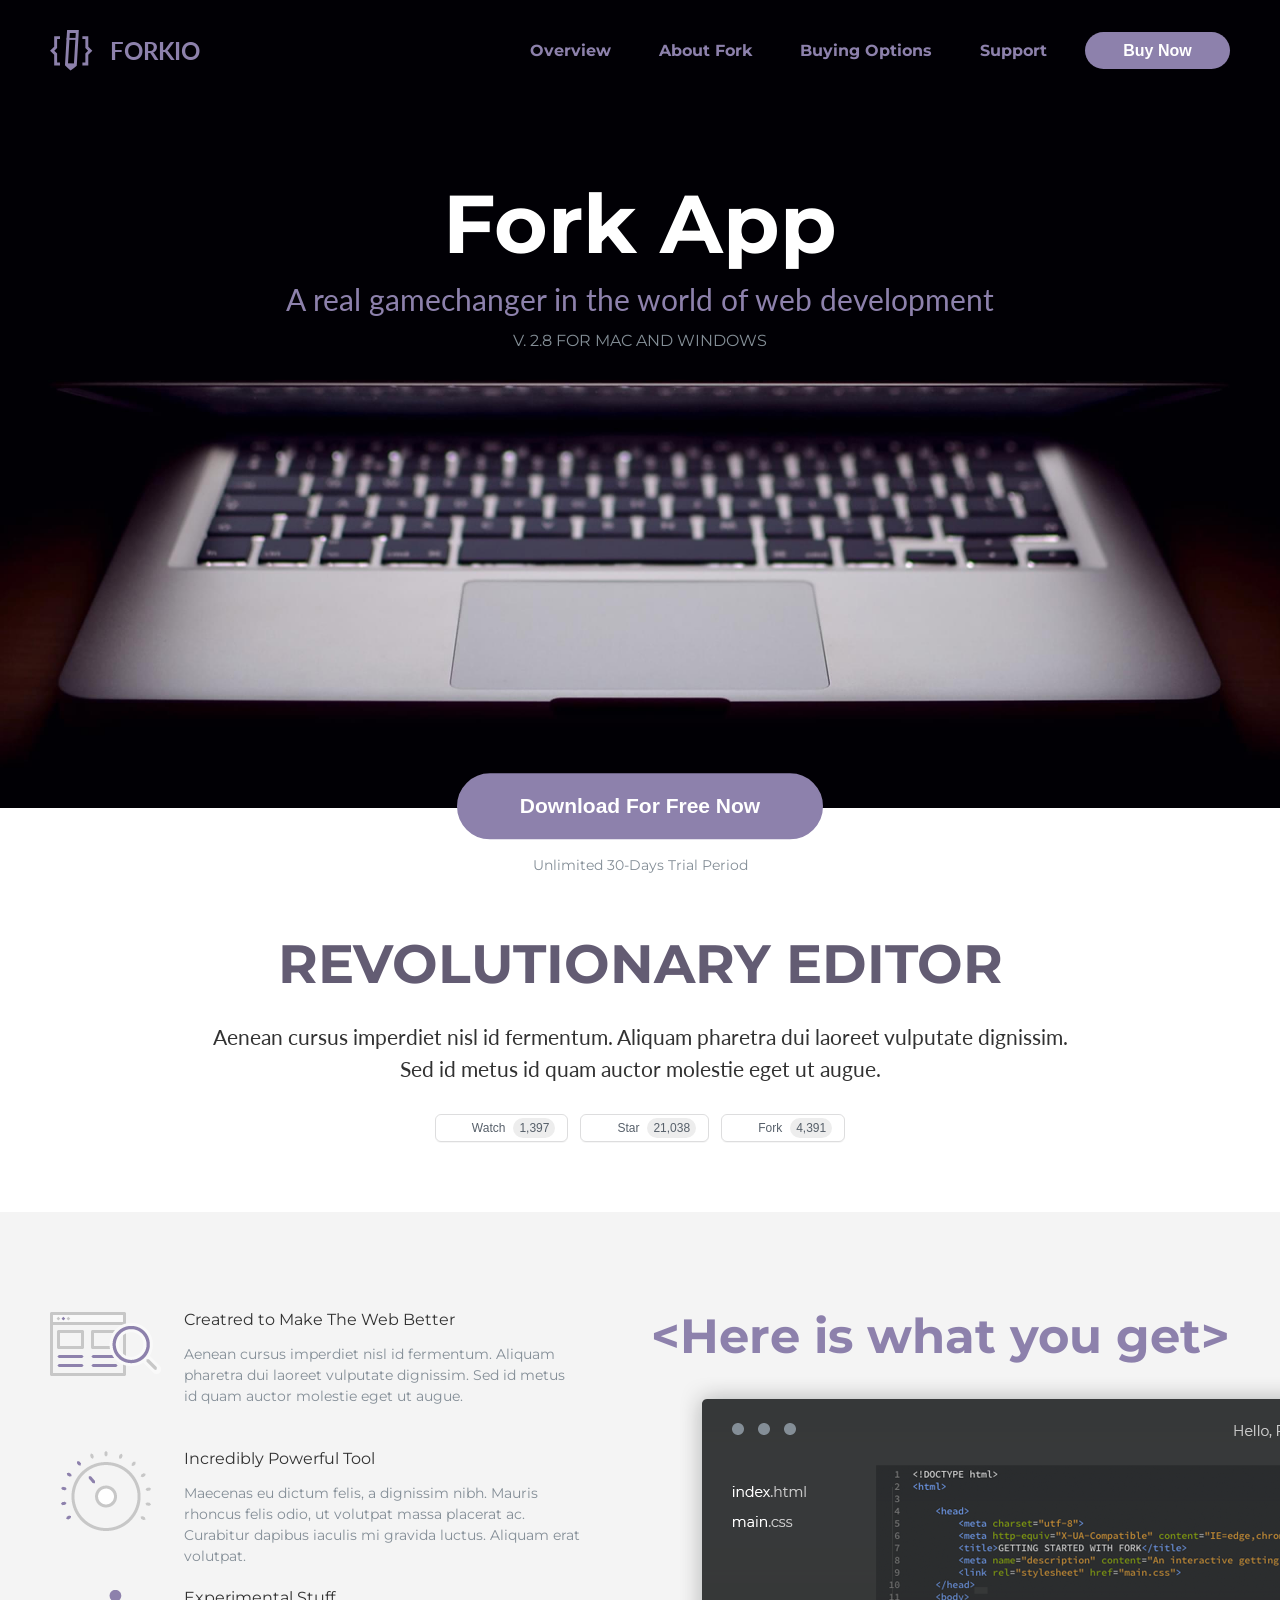
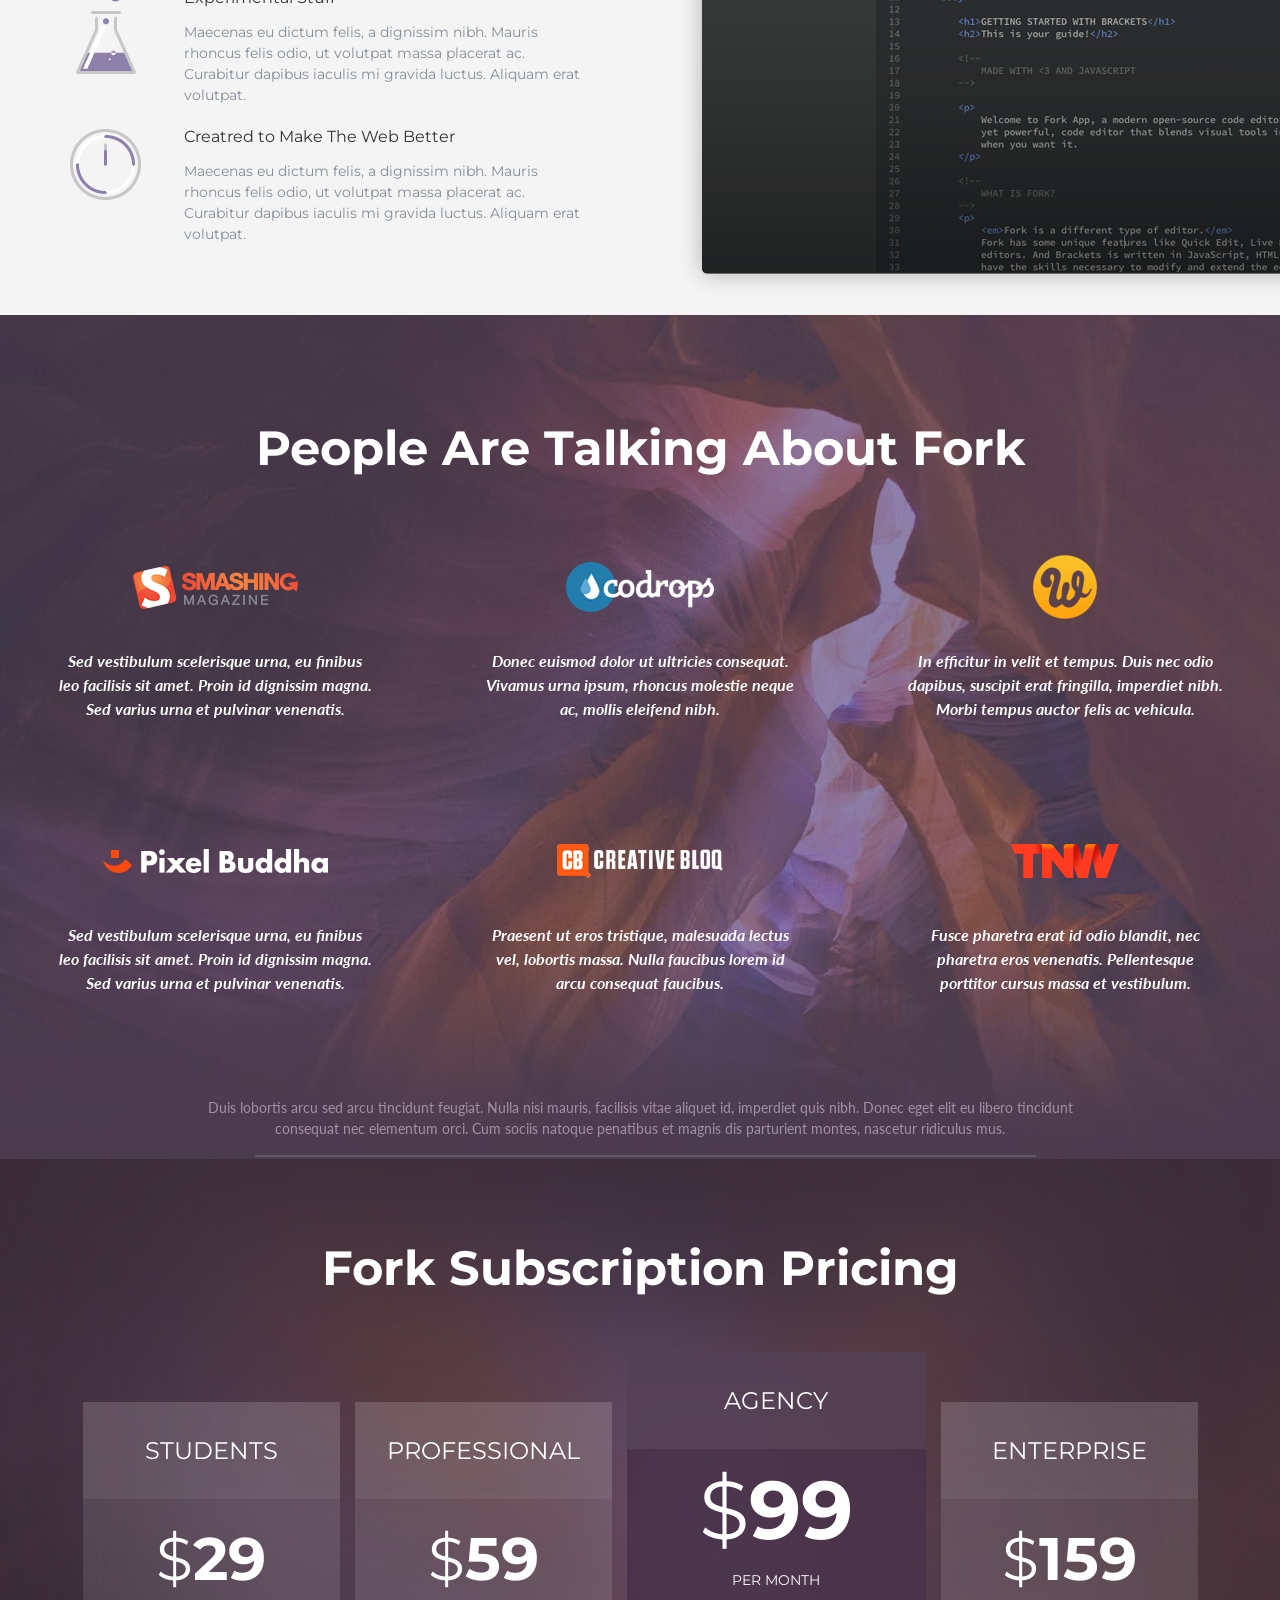
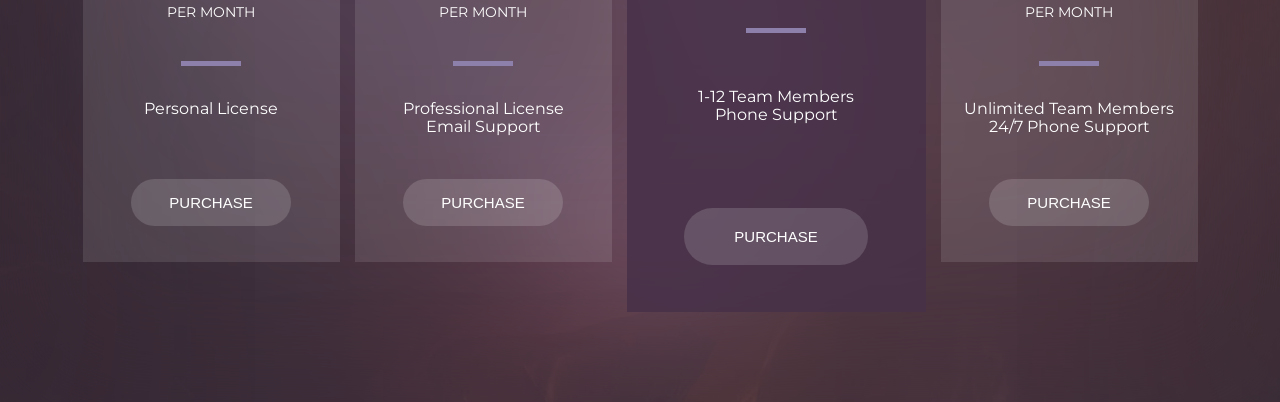
==== index.html @ aa3f0e8a "step_project" ====
<!DOCTYPE html>
<html lang="en">
    <head>
    <meta charset="UTF-8" />
    <meta http-equiv="X-UA-Compatible" content="IE=edge" />
    <meta name="viewport" content="width=device-width, initial-scale=1.0" />
    <link href="https://fonts.googleapis.com/css?family=Montserrat:regular,700" rel="stylesheet" />
    <link href="https://fonts.googleapis.com/css?family=Lato:regular,italic,700,700italic" rel="stylesheet" />
    <link rel="stylesheet" href="./css/index.css" />
    <title>Home page</title>
</head>
    <body>
        <div class="wrapper">
        <header class="header">
    <div class="header__container">
        <nav class="header__menu menu _anim-items _anim-no-hide">
            <div class="menu__logo">
                <a class="menu__logo-link" href="#">
                    <svg width="43" height="41" viewBox="0 0 44 42" xmlns="http://www.w3.org/2000/svg">
                        <path
                            fill-rule="evenodd"
                            clip-rule="evenodd"
                            d="M4.26054 6.28099H10.2048V9.28099H7.26054V18.5528L4.37038 21.281L7.26054 24.0092V33.281H10.2048V36.281H4.26054V25.3028L0 21.281L4.26054 17.2592V6.28099ZM36.2052 9.28099H33.1656V6.28099H39.2052V17.2712L43.3398 21.281L39.2052 25.2908V36.281H33.1656V33.281H36.2052V24.0212L39.0306 21.281L36.2052 18.5408V9.28099Z"
                        />
                        <path
                            fill-rule="evenodd"
                            clip-rule="evenodd"
                            d="M17.4685 0L15.3086 36.0037L17.5901 38.3367L21.0366 41.5092L24.5876 38.8712L27.3819 36.728L29.2332 5.86769L29.3532 2.91709L29.5 0.870984L29.5 0.000205874L17.4685 0ZM26.3473 3.00087L20.2939 3.00074L18.3828 34.8565L19.6798 36.1828L21.2412 37.62L22.78 36.4767L24.4693 35.1811L26.2369 5.71696L26.3473 3.00087Z"
                        />
                        <path fill-rule="evenodd" clip-rule="evenodd" d="M28 10.0986H17V8.09859H28V10.0986Z" />
                        <path d="M21.484 40.1852L15.9486 34.1248L27.1792 34.2747L21.484 40.1852Z" />
                    </svg>
                    <div class="menu__logo-text">ForkIO</div>
                </a>
            </div>
            <div class="menu__nav-bar">
                <ul class="menu__list">
                    <li class="menu__item">
                        <a href="#" class="menu__link">Overview</a>
                    </li>
                    <li class="menu__item">
                        <a href="#" class="menu__link">About Fork</a>
                    </li>
                    <li class="menu__item">
                        <a href="#" class="menu__link">Buying Options</a>
                    </li>
                    <li class="menu__item">
                        <a href="#" class="menu__link">Support</a>
                    </li>
                </ul>
            </div>
            <div class="menu__button-wrapp">
                <button type="button" class="menu__button_buy-now button-violet">Buy Now</button>
            </div>
            <div class="menu__burger">
                <span></span>
            </div>
        </nav>
    </div>
</header>
 
        <main class="page">
        <div class="page__for-app app">
    <div class="app__container">
        <div class="app__wrapper">
            <div class="app__title _anim-items _anim-no-hide">Fork App</div>
            <div class="app__sub-title _anim-items _anim-no-hide">A real gamechanger in the world of web development</div>
            <div class="app__text _anim-items _anim-no-hide">v. 2.8 For Mac and Windows</div>
        </div>
    </div>
    <div class="app__main-img _ibg">
        <img src="./img/page__for-app/img 1.jpg" alt="cover" />
    </div>
</div>
 
        <section class="section__revolutionary container">
    <div class="trial-load">
        <button class="trial-load__btn" type="button">Download For Free Now</button>
        <span class="trial-load__description">Unlimited 30-Days Trial Period</span>
    </div>
    <h2 class="revolutionary__title _anim-items _anim-no-hide">Revolutionary editor</h2>
    <div class="revolutionary__slogan _anim-items _anim-no-hide">
        <p>Aenean cursus imperdiet nisl id fermentum. Aliquam pharetra dui laoreet vulputate dignissim.</p>
        <p>Sed id metus id quam auctor molestie eget ut augue.</p>
    </div>
    <div class="widget__panel">
        <div class="widget__item watching _anim-items _anim-no-hide">
            <svg class="widget__icon">
                <use xlink:href="./dist/img/icons.svg#eye"></use>
            </svg>
            <span class="widget__name">Watch</span>
            <span class="widget__count">1,397</span>
        </div>
        <div class="widget__item rating _anim-items _anim-no-hide">
            <svg class="widget__icon">
                <use xlink:href="./dist/img/icons.svg#star"></use>
            </svg>
            <span class="widget__name">Star</span>
            <span class="widget__count">21,038</span>
        </div>
        <div class="widget__item fork _anim-items _anim-no-hide">
            <svg class="widget__icon">
                <use xlink:href="./dist/img/icons.svg#fork"></use>
            </svg>
            <span class="widget__name">Fork</span>
            <span class="widget__count">4,391</span>
        </div>
    </div>
</section> 
        <section class="section__what-you-get">
    <div class="container">
        <h2 class="example__title">&#60;Here is what you get&#62;</h2>
        <img class="example__screen _anim-items" src="./img/page_here/screen.png" alt="screenshot"></img>
        <div class="advantages">
            <img class="advantages-item__icon grid_1-1 _anim-items _anim-no-hide" src="./img/page_here/icon_1.png"
                alt="icon-1"></img>
            <div class="advantages-item__content grid_1-2 _anim-items _anim-no-hide">
                <div class="advantages-item__name">Creatred to Make The Web Better</div>
                <div class="advantages-item__descr">
                    Aenean cursus imperdiet nisl id fermentum. Aliquam pharetra dui
                    laoreet vulputate dignissim. Sed id metus id quam auctor molestie eget ut augue.
                </div>
            </div>
            <img class="advantages-item__icon grid_2-1 _anim-items _anim-no-hide" src="./img/page_here/icon_2.png"
                alt="icon-2"></img>
            <div class="advantages-item__content grid_2-2 _anim-items _anim-no-hide">
                <div class="advantages-item__name">Incredibly Powerful Tool</div>
                <div class="advantages-item__descr">
                    Maecenas eu dictum felis, a dignissim nibh. Mauris rhoncus felis
                    odio, ut volutpat massa placerat ac. Curabitur dapibus iaculis mi gravida luctus.
                    Aliquam erat volutpat.
                </div>
            </div>
            <img class="advantages-item__icon grid_3-1 _anim-items _anim-no-hide" src="./img/page_here/icon_3.png"
                alt="icon-3"></img>
            <div class="advantages-item__content grid_3-2 _anim-items _anim-no-hide">
                <div class="advantages-item__name">Experimental Stuff</div>
                <div class="advantages-item__descr">
                    Maecenas eu dictum felis, a dignissim nibh. Mauris rhoncus felis
                    odio, ut volutpat massa placerat ac. Curabitur dapibus iaculis mi gravida luctus.
                    Aliquam erat volutpat.
                </div>
            </div>
            <img class="advantages-item__icon grid_4-1 _anim-items _anim-no-hide" src="./img/page_here/icon_4.png"
                alt="icon-4"></img>
            <div class="advantages-item__content grid_4-2 _anim-items _anim-no-hide">
                <div class="advantages-item__name ">Creatred to Make The Web Better</div>
                <div class="advantages-item__descr">
                    Maecenas eu dictum felis, a dignissim nibh. Mauris rhoncus felis
                    odio, ut volutpat massa placerat ac. Curabitur dapibus iaculis mi gravida luctus.
                    Aliquam erat volutpat.
                </div>
            </div>
        </div>
    </div>
</section> 
        <section class="page__people people">
    <div class="people__main">
        <div class="people__container">
            <div class="people__wrapp">
                <div class="people__title">People Are Talking About Fork</div>
                <div class="people__blocks">
                    <div class="people__block block-people _anim-items _anim-no-hide">
                        <a href="#" class="block-people__logo">
                            <img src="./img/page__people/icons/01.png" alt="Icon" />
                        </a>
                        <div class="block-people__text">Sed vestibulum scelerisque urna, eu finibus leo facilisis sit amet. Proin id dignissim magna. Sed varius urna et pulvinar venenatis.</div>
                    </div>
                    <div class="people__block block-people _anim-items _anim-no-hide">
                        <a href="#" class="block-people__logo">
                            <img src="./img/page__people/icons/02.png" alt="Icon" />
                        </a>
                        <div class="block-people__text">Donec euismod dolor ut ultricies consequat. Vivamus urna ipsum, rhoncus molestie neque ac, mollis eleifend nibh.</div>
                    </div>
                    <div class="people__block block-people _anim-items _anim-no-hide">
                        <a href="#" class="block-people__logo">
                            <img src="./img/page__people/icons/03.png" alt="Icon" />
                        </a>
                        <div class="block-people__text">In efficitur in velit et tempus. Duis nec odio dapibus, suscipit erat fringilla, imperdiet nibh. Morbi tempus auctor felis ac vehicula.</div>
                    </div>
                    <div class="people__block block-people _anim-items _anim-no-hide">
                        <a href="#" class="block-people__logo">
                            <img src="./img/page__people/icons/04.png" alt="Icon" />
                        </a>
                        <div class="block-people__text">Sed vestibulum scelerisque urna, eu finibus leo facilisis sit amet. Proin id dignissim magna. Sed varius urna et pulvinar venenatis.</div>
                    </div>
                    <div class="people__block block-people _anim-items _anim-no-hide">
                        <a href="#" class="block-people__logo">
                            <img src="./img/page__people/icons/05.png" alt="Icon" />
                        </a>
                        <div class="block-people__text">Praesent ut eros tristique, malesuada lectus vel, lobortis massa. Nulla faucibus lorem id arcu consequat faucibus.</div>
                    </div>
                    <div class="people__block block-people _anim-items _anim-no-hide">
                        <a href="#" class="block-people__logo">
                            <img src="./img/page__people/icons/06.png" alt="Icon" />
                        </a>
                        <div class="block-people__text">Fusce pharetra erat id odio blandit, nec pharetra eros venenatis. Pellentesque porttitor cursus massa et vestibulum.</div>
                    </div>
                </div>
                <div class="people__footer-text">
                    Duis lobortis arcu sed arcu tincidunt feugiat. Nulla nisi mauris, facilisis vitae aliquet id, imperdiet quis nibh. Donec eget elit eu libero tincidunt consequat nec elementum orci.
                    Cum sociis natoque penatibus et magnis dis parturient montes, nascetur ridiculus mus.
                </div>
            </div>
        </div>
    </div>
</section>
 
        <section class="section__pricing">
    <div class="container">
        <h2 class="pricing__title">Fork Subscription Pricing</h2>
        <div class="pricing__cards-wrapper">
            <div class="pricing__card _anim-items _anim-no-hide">
                <div class="pricing-card__name">Students</div>
                <div class="pricing-card__price"><span class="dollar">$</span>29</div>
                <p class="pricing-card__hint">per month</p>
                <p class="pricing-card__descr">Personal License</p>
                <button class="pricing-card__btn" type="button">purchase</button>
            </div>
            <div class="pricing__card _anim-items _anim-no-hide">
                <div class="pricing-card__name">professional</div>
                <div class="pricing-card__price"><span class="dollar">$</span>59</div>
                <p class="pricing-card__hint">per month</p>
                <p class="pricing-card__descr">Professional License <br> Email Support</p>
                <button class="pricing-card__btn" type="button">purchase</button>
            </div>
            <div class="pricing__card card--big _anim-items _anim-no-hide">
                <div class="pricing-card__name">agency</div>
                <div class="pricing-card__price"><span class="dollar">$</span>99</div>
                <p class="pricing-card__hint">per month</p>
                <p class="pricing-card__descr">1-12 Team Members <br> Phone Support</p>
                <button class="pricing-card__btn" type="button">purchase</button>
            </div>
            <div class="pricing__card _anim-items _anim-no-hide">
                <div class="pricing-card__name">enterprise</div>
                <div class="pricing-card__price"><span class="dollar">$</span>159</div>
                <p class="pricing-card__hint">per month</p>
                <p class="pricing-card__descr">Unlimited Team Members <br> 24/7 Phone Support</p>
                <button class="pricing-card__btn" type="button">purchase</button>
            </div>
        </div>
    </div>
</section> 
        </main>
    </div>
    <script src="./js/index.js"></script>
</body>
</html>
---- css/index.css ----
*,
*::before,
*::after {
  padding: 0;
  margin: 0;
  border: 0;
  box-sizing: border-box;
  -webkit-user-select: none;
     -moz-user-select: none;
          user-select: none;
}

a {
  text-decoration: none;
}

ul,
ol,
li {
  list-style: none;
}

img {
  vertical-align: top;
}

h1,
h2,
h3,
h4,
h5,
h6 {
  font-weight: inherit;
  font-size: inherit;
}

html,
body {
  height: 100%;
  line-height: 1;
}

body {
  font-family: "Montserrat", sans-serif;
  font-style: normal;
  font-weight: 400;
}

.wrapper {
  min-height: 100%;
  overflow: hidden;
  display: flex;
  flex-direction: column;
}

.container {
  margin: 0 auto;
  padding: 0 10px;
  max-width: 1200px;
  -webkit-user-select: none;
     -moz-user-select: none;
          user-select: none;
}

h2,
h4 {
  font-size: 16px;
  font-weight: 700;
}

.page {
  flex: 1 1 auto;
}

[class*=__container] {
  max-width: 1180px;
  margin: 0 auto;
  padding: 0 10px;
  box-sizing: content-box;
}

._ibg {
  position: relative;
}

._ibg img {
  position: absolute;
  width: 100%;
  height: 100%;
  top: 0;
  left: 0;
  -o-object-fit: cover;
     object-fit: cover;
}

.button-violet {
  width: 145px;
  height: 37px;
  background: #8d81ac;
  border-radius: 40px;
  font-style: normal;
  font-weight: 700;
  font-size: 16px;
  line-height: 17px;
  color: #ffffff;
  cursor: pointer;
}

.button-violet:hover {
  background: #ffffff;
  color: #8d81ac;
  border: 1px solid #8d81ac;
  transition: 0.4s;
}

.header {
  position: absolute;
  min-width: 100%;
  top: 0;
  left: 0;
  z-index: 50;
}

.header__container {
  display: flex;
  align-items: center;
}

.header__menu {
  min-width: 100%;
}

.menu {
  display: flex;
  align-items: center;
  color: #8d81ac;
  margin-top: 30px;
  transform: translate(0px, -120%);
  opacity: 0;
  transition: all 0.8s ease 0.4s;
}

.menu._active {
  transform: translate(0px, 0px);
  opacity: 1;
}

.menu__logo {
  display: flex;
  align-items: center;
  gap: 15px;
  color: currentColor;
  flex: 1 1 auto;
}

.menu__logo a {
  cursor: pointer;
  color: currentColor;
}

.menu__logo a svg {
  fill: currentColor;
}

.icon-logo {
  width: 43px;
  height: 41px;
  color: currentColor;
  fill: currentColor;
}

.menu__logo-link {
  display: flex;
  align-items: center;
  -moz-column-gap: 17px;
       column-gap: 17px;
}

.menu__logo-link:hover {
  color: #ffffff;
  fill: #fff;
  transition: 0.3s;
}

.menu__logo-text {
  font-family: "Lato", sans-serif;
  font-style: normal;
  font-weight: 700;
  font-size: 24px;
  line-height: 16px;
  text-transform: uppercase;
}

.menu__nav-bar {
  display: flex;
  flex-wrap: wrap;
  align-items: center;
  padding-right: 38px;
}

.menu__list {
  display: flex;
  flex-wrap: wrap;
  -moz-column-gap: 48px;
       column-gap: 48px;
}

.menu__item {
  font-style: normal;
  font-weight: 700;
  font-size: 16px;
  line-height: 17px;
  cursor: pointer;
}

.menu__item a {
  color: currentColor;
}

.menu__item :hover {
  color: #ffffff;
  transition: 0.3s;
}

.app {
  position: relative;
}

.app__wrapper {
  display: flex;
  flex-direction: column;
  align-items: center;
  padding: 183px 0px 459px 0px;
  position: relative;
  z-index: 2;
}

.app__title {
  font-weight: 700;
  font-size: 82px;
  line-height: 82px;
  color: #fff;
  margin-bottom: 19px;
  transform: translate(0px, 120%);
  opacity: 0;
  transition: all 0.8s ease 0s;
}

.app__title._active {
  transform: translate(0px, 0px);
  opacity: 1;
}

.app__sub-title {
  font-family: "Lato", sans-serif;
  font-style: normal;
  font-weight: 400;
  font-size: 30px;
  line-height: 30px;
  color: #8d81ac;
  margin-bottom: 19px;
  transform: translate(0px, 120%);
  opacity: 0;
  transition: all 1s ease 0.4s;
}

.app__sub-title._active {
  transform: translate(0px, 0px);
  opacity: 1;
}

.app__text {
  font-size: 16px;
  line-height: 16px;
  text-transform: uppercase;
  color: #848e97;
  transform: translate(0px, 120%);
  opacity: 0;
  transition: all 0.8s ease 0.8s;
}

.app__text._active {
  transform: translate(0px, 0px);
  opacity: 1;
}

.app__main-img {
  position: absolute;
  width: 100%;
  height: 100%;
  top: 0;
  left: 0;
}

.section__revolutionary {
  line-height: 1;
  gap: 30px;
  padding-bottom: 70px;
  display: flex;
  flex-direction: column;
  justify-content: center;
  align-items: center;
  justify-content: flex-start;
  text-align: center;
}

.trial-load {
  gap: 19px;
  display: flex;
  flex-direction: column;
  justify-content: center;
  align-items: center;
}

.trial-load {
  transform: translateY(-35%);
}

.trial-load__btn {
  font-size: 21px;
  font-weight: 700;
  color: #ffffff;
  padding: 19px 61px;
  background-color: #8D81AC;
  border: 2px solid #8D81AC;
  border-radius: 40px;
  cursor: pointer;
  transition: transform 0.15s ease-out, background-color 0.25s ease-out, color 0.5s ease-out;
  -webkit-user-select: none;
     -moz-user-select: none;
          user-select: none;
}

.trial-load__btn:hover {
  background-color: #ffffff;
  color: #8D81AC;
}

.trial-load__btn:active {
  transform: scale(0.95);
  box-shadow: 0 0 12px 0px rgba(0, 0, 0, 0.5), 0 0 12px 0px rgba(255, 255, 255, 0.5);
  border: 2px solid hsla(258deg, 21%, 59%, 0.4);
}

.trial-load__description {
  font-size: 14px;
  font-weight: 400;
  color: #848e97;
}

.revolutionary__title {
  font-size: 54px;
  color: #635C73;
  text-transform: uppercase;
  font-weight: 700;
}

.revolutionary__slogan {
  text-align: center;
  font-family: "Lato";
  font-size: 21px;
  line-height: 150%;
  color: #323232;
  max-width: 900px;
  padding: 0 22px;
}

.widget__panel {
  display: flex;
  justify-content: baseline;
  align-items: center;
  gap: 12px;
  color: #57606a;
  line-height: 100%;
  font-family: "Segoe UI", "Noto Sans", Helvetica, Arial, sans-serif, "Apple Color Emoji", "Segoe UI Emoji";
  font-size: 12px;
  font-weight: 500;
  line-height: 20px;
  flex-wrap: wrap;
}

.widget__item {
  width: -moz-fit-content;
  width: fit-content;
  display: flex;
  justify-content: center;
  align-items: center;
  gap: 8px;
  padding: 3px 12px;
  border: 1px solid rgba(27, 31, 36, 0.15);
  border-radius: 6px;
  box-shadow: rgba(27, 31, 36, 0.04) 0px 1px 0px 0px, rgba(255, 255, 255, 0.25) 0px 1px 0px 0px inset;
  cursor: pointer;
}

.widget__item:hover {
  background-color: rgb(243, 244, 246);
}

.widget__item:active {
  transform: scale(0.9);
}

.widget__icon {
  height: 16px;
  width: 16px;
  fill: currentColor;
}

.widget__count {
  background-color: rgba(27, 31, 36, 0.0784313725);
  border-radius: 24px;
  padding: 0 6px;
}

.section__what-you-get {
  background-color: #F4F4F4;
  padding: 100px 0 70px;
  overflow-x: hidden;
}

.section__what-you-get .container {
  display: flex;
  justify-content: space-between;
  align-items: center;
  align-items: flex-start;
  gap: 20px;
  position: relative;
}

.example__title {
  font-size: 48px;
  font-weight: 700;
  color: #8D81AC;
  line-height: 1;
  order: 1;
  text-align: center;
}

.example__screen {
  width: 700px;
  position: absolute;
  right: -70px;
  top: 65px;
}

.advantages {
  order: 0;
  gap: 23px;
  max-width: 45%;
  display: grid;
  grid-template-columns: repeat(2, auto);
  grid-template-rows: repeat(4, 1fr);
  grid-template-areas: "grid_1-1 grid_1-2" "grid_2-1 grid_2-2" "grid_3-1 grid_3-2" "grid_4-1 grid_4-2";
}

.grid_1-1,
.grid_2-1,
.grid_3-1,
.grid_4-1 {
  justify-self: center;
}

.grid_1-1 {
  height: 64px;
}

.grid_2-1 {
  height: 80px;
}

.grid_3-1 {
  height: 84px;
}

.grid_4-1 {
  height: 71px;
}

.grid_1-1 {
  height: 64px;
}

.advantages-item__content {
  display: flex;
  flex-direction: column;
  justify-content: center;
  align-items: center;
  align-items: flex-start;
  justify-content: flex-start;
  gap: 16px;
}

.advantages-item__name {
  color: #323232;
}

.advantages-item__descr {
  font-size: 14px;
  line-height: 1.5;
  color: #848E97;
}

.people {
  background-image: url("../img/page__people/bg/testmonials-bg 1.jpg");
  background-size: cover;
}

.people__wrapp {
  padding: 108px 0px 20px 0px;
  position: relative;
  display: flex;
  flex-direction: column;
  align-items: center;
}

.people__title {
  font-weight: 700;
  font-size: 48px;
  line-height: 50px;
  color: #fff;
  margin-bottom: 82px;
  text-align: center;
}

.people__blocks {
  display: flex;
  flex-wrap: wrap;
  -moz-column-gap: 110px;
       column-gap: 110px;
  row-gap: 108px;
  justify-content: center;
}

.people__block {
  display: flex;
  flex-direction: column;
  align-items: center;
  max-width: 315px;
  row-gap: 30px;
  transform: translate(0px, -120%);
  opacity: 0;
  transition: all 0.8s ease 0.4s;
}

.people__block._active {
  transform: translate(0px, 0px);
  opacity: 1;
}

.block-people__text {
  font-family: "Lato", sans-serif;
  font-style: italic;
  font-weight: 700;
  font-size: 16px;
  line-height: 24px;
  color: #fff;
  text-align: center;
}

.block-people__logo {
  height: 64px;
  display: flex;
  align-items: center;
  cursor: pointer;
}

.people__footer-text {
  position: relative;
  font-family: "Lato", sans-serif;
  font-style: normal;
  font-weight: 400;
  font-size: 14px;
  line-height: 21px;
  color: #a291a5;
  text-align: center;
  margin-top: 102px;
  max-width: 887px;
  text-align: center;
}

.people__footer-text::after {
  position: absolute;
  content: "";
  bottom: -18px;
  left: 6.6%;
  width: 88%;
  height: 5%;
  background: #645766;
}

.section__pricing {
  background: url("../img/section_bg_1.png") no-repeat center fixed;
  background-size: cover;
  width: 100%;
  line-height: 1;
  transform: scaleY(-1);
  color: #ffffff;
  position: relative;
  text-align: center;
}

.section__pricing .container {
  transform: scaleY(-1);
  height: 100%;
  padding: 85px 0 90px;
  overflow: hidden;
}

.section__pricing::after {
  content: "";
  position: absolute;
  background-color: rgba(0, 0, 0, 0.05);
  box-shadow: inset 0px -200px 300px 100px rgba(36, 20, 20, 0.2), inset 0px 100px 200px 100px rgba(36, 20, 20, 0.2);
  -webkit-backdrop-filter: blur(70px);
          backdrop-filter: blur(70px);
  top: 0;
  bottom: 0;
  left: 0;
  right: 0;
  z-index: -1;
}

.pricing__title {
  color: #ffffff;
  font-size: 48px;
  margin-bottom: 60px;
}

.pricing__cards-wrapper {
  display: flex;
  justify-content: center;
  align-items: center;
  gap: 15px;
  flex-wrap: wrap;
}

.pricing__card {
  display: flex;
  flex-direction: column;
  justify-content: center;
  align-items: center;
  height: 460px;
  width: 257px;
  min-width: 257px;
  justify-content: flex-start;
  padding: 0 0 36px;
  background-color: hsla(0deg, 0%, 100%, 0.11);
  -webkit-user-select: none;
     -moz-user-select: none;
          user-select: none;
}

.pricing__card.card--big {
  height: 560px;
  width: 299px;
  padding: 0 0 47px;
  background-color: hsla(295deg, 20%, 24%, 0.84);
}

.pricing-card__name {
  font-size: 24px;
  text-transform: uppercase;
  line-height: 97px;
  width: 100%;
  background-color: hsla(0deg, 0%, 100%, 0.06);
}

.dollar {
  font-weight: 400;
}

.pricing-card__price {
  font-weight: 700;
  font-size: 60px;
  line-height: 1.5;
  margin-top: 0.25em;
}

.card--big .pricing-card__price {
  font-size: 82px;
  margin-top: 0;
}

.pricing-card__hint {
  font-size: 14px;
  text-transform: uppercase;
  font-weight: 400;
  line-height: 16px;
}

.pricing-card__descr {
  font-size: 16px;
  text-transform: capitalize;
  font-weight: 400;
  line-height: 18px;
  width: 100%;
  flex: 1 1 auto;
  margin-top: 80px;
  position: relative;
}

.card--big .pricing-card__descr {
  margin-top: 100px;
}

.pricing-card__descr::before {
  content: "";
  width: 60px;
  height: 5px;
  background-color: #8D81AC;
  top: -50%;
  position: absolute;
  left: 50%;
  transform: translate(-50%, 0);
}

.pricing-card__btn {
  font-size: 15px;
  text-transform: uppercase;
  background-color: hsla(0deg, 0%, 100%, 0.15);
  border-radius: 30px;
  padding: 15px 38px;
  cursor: pointer;
  border: none;
  transition: transform 0.15s ease-out, background-color 0.15s ease-out;
  color: #ffffff;
}

.card--big .pricing-card__btn {
  padding: 20px 50px;
}

.pricing-card__btn:active {
  transform: scale(0.9);
  box-shadow: 0 0 15px 0px rgba(255, 255, 255, 0.8);
}

.pricing-card__btn:hover {
  background-color: hsla(0deg, 0%, 100%, 0.2);
}

/* REVOLUTIONARY */

.revolutionary__title {
  transform: translate(25%, 0);
  opacity: 0;
}

.revolutionary__title._active {
  transition: opacity 1s ease-out, transform 1s ease-out;
}

.revolutionary__slogan {
  transform: translate(-25%, 0);
  opacity: 0;
}

.revolutionary__slogan._active {
  transition: opacity 1s ease-out 0.25s, transform 1s ease-out 0.25s;
}

.watching,
.rating,
.fork {
  opacity: 0;
  transform: translate(0, 300%);
}

.watching._active {
  transition: opacity 0.7s ease-out 0.5s, transform 0.7s ease-out 0.5s;
}

.rating._active {
  transition: opacity 0.7s ease-out 0.7s, transform 0.7s ease-out 0.7s;
}

.fork._active {
  transition: opacity 0.7s ease-out 0.9s, transform 0.7s ease-out 0.9s;
}

.advantages-item__icon,
.advantages-item__content {
  transform: translate(-100%, 0);
  opacity: 0;
}

.grid_1-1._active,
.grid_1-2._active {
  transition: opacity 0.7s ease-out 0.2s, transform 0.7s ease-out;
}

.grid_2-1._active,
.grid_2-2._active {
  transition: opacity 0.7s ease-out 0.4s, transform 0.7s ease-out 0.2s;
}

.grid_3-1._active,
.grid_3-2._active {
  transition: opacity 0.7s ease-out 0.6s, transform 0.7s ease-out 0.4s;
}

.grid_4-1._active,
.grid_4-2._active {
  transition: opacity 0.7s ease-out 0.8s, transform 0.7s ease-out 0.6s;
}

.example__screen {
  transform: translate(10%, 0);
}

.example__screen._active {
  transition: opacity 0.3s ease-out, transform 1.2s ease-out;
}

.pricing__card {
  transform: translate(300%, 0);
  opacity: 0;
  position: relative;
}

.pricing__card._active:nth-child(1) {
  transition: opacity 1s ease-out 0.2s, transform 1s ease-out;
}

.pricing__card._active:nth-child(2) {
  transition: opacity 1s ease-out 0.4s, transform 1s ease-out 0.2s;
}

.pricing__card._active:nth-child(3) {
  transition: opacity 1s ease-out 0.6s, transform 1s ease-out 0.4s;
}

.pricing__card._active:nth-child(4) {
  transition: opacity 1s ease-out 0.8s, transform 1s ease-out 0.6s;
}

._active,
.pricing__card._active:nth-child(n),
.pricing__card._active {
  opacity: 1;
  transform: translate(0, 0) scale(1);
}

@media (min-width: 1527px) {
  .people {
    background-position: 50% 100%;
  }
}

@media (max-width: 1200px) {
  .section__revolutionary {
    padding-bottom: 100px;
  }

  .revolutionary__title {
    font-size: 42px;
    padding-top: 30px;
  }

  .revolutionary__slogan p {
    display: inline;
  }

  .pricing__title {
    font-size: 42px;
  }

  .pricing__cards-wrapper {
    width: 585px;
    margin: 0 auto;
    justify-content: flex-end;
    gap: 25px;
  }
}

@media (max-width: 1199px) {
  .header__container {
    background: #27262a;
  }

  .menu {
    flex-wrap: wrap;
    row-gap: 21px;
    margin-top: 22px;
    margin-bottom: 14px;
  }

  .menu__nav-bar {
    justify-content: center;
    order: 3;
    flex: 0 1 100%;
    padding: 0;
  }

  .menu__list {
    justify-content: center;
    row-gap: 20px;
  }

  .menu__button-wrapp {
    display: flex;
    justify-content: end;
    flex: 0 1 50%;
  }

  .app__title {
    font-size: 72px;
    line-height: 72px;
  }

  .app__sub-title {
    text-align: center;
    font-size: 24px;
    line-height: 24px;
  }

  .app__text {
    font-size: 14px;
    line-height: 14px;
  }

  .section__what-you-get .container {
    display: flex;
    flex-direction: column;
    justify-content: center;
    align-items: center;
    gap: 50px;
  }

  .section__what-you-get {
    padding: 60px 0 20px;
    background-color: #ffffff;
  }

  .example__title {
    font-size: 42px;
  }

  .example__screen {
    position: relative;
    right: -35px;
    top: 20px;
    order: 3;
  }

  .advantages {
    max-width: 720px;
    order: 2;
  }

  .people {
    background-position: 50% 100%;
  }

  .people__container {
    max-width: 731px;
  }

  .people__wrapp {
    padding: 85px 0px 30px 0px;
  }

  .people__title {
    font-size: 42px;
    line-height: 44px;
    margin-bottom: 88px;
  }

  .people__blocks {
    -moz-column-gap: 100px;
         column-gap: 100px;
    row-gap: 54px;
  }

  .people__footer-text {
    margin-top: 57px;
  }
}

@media (max-width: 992px) {
  .menu__logo {
    flex: 0 1 50%;
  }
}

@media (max-width: 768px) {
  .section__revolutionary {
    gap: 25px;
    padding-bottom: 60px;
  }

  .trial-load__btn {
    padding: 10px 30px;
    font-size: 18px;
  }

  .revolutionary__title {
    font-size: 26px;
  }

  .revolutionary__slogan {
    font-size: 14px;
    line-height: 20px;
  }

  .widget__panel {
    justify-content: center;
    row-gap: 20px;
  }

  .section__pricing .container {
    padding: 10px 0;
    display: flex;
    flex-direction: column;
    justify-content: center;
    align-items: center;
  }

  .pricing__title {
    font-size: 28px;
    line-height: 42px;
    margin-bottom: 32px;
    width: 90%;
  }

  .pricing__cards-wrapper {
    width: 300px;
    justify-content: center;
    gap: 18px;
  }

  .grid_1-1._active,
  .grid_1-2._active {
    transition-delay: 0;
  }

  .grid_2-1._active,
  .grid_2-2._active {
    transition-delay: 0;
  }

  .grid_3-1._active,
  .grid_3-2._active {
    transition-delay: 0;
  }

  .grid_4-1._active,
  .grid_4-2._active {
    transition-delay: 0;
  }

  .pricing__card:nth-child(2n+1) {
    transform: translate(100%, 0);
    opacity: 0;
  }

  .pricing__card:nth-child(2n) {
    transform: translate(-100%, 0);
    opacity: 0;
  }

  .pricing__card._active:nth-child(1) {
    transition-delay: 0;
  }

  .pricing__card._active:nth-child(2) {
    transition-delay: 0;
  }

  .pricing__card._active:nth-child(3) {
    transition-delay: 0;
  }

  .pricing__card._active:nth-child(4) {
    transition-delay: 0;
  }
}

@media (max-width: 767px) {
  .menu__burger {
    display: block;
    position: relative;
    width: 30px;
    height: 20px;
  }

  .menu__burger::before {
    content: "";
    position: absolute;
    width: 58%;
    height: 3px;
    right: 0;
    top: 0;
    background: #ffffff;
    border-radius: 5px;
    transition: all 0.3s ease 0s;
  }

  .menu__burger span {
    position: absolute;
    width: 100%;
    height: 3px;
    left: 0;
    top: 8px;
    background: #ffffff;
    border-radius: 5px;
    transition: all 0.3s ease 0s;
  }

  .menu__burger::after {
    content: "";
    position: absolute;
    width: 100%;
    height: 3px;
    left: 0;
    bottom: 0;
    background: #ffffff;
    border-radius: 5px;
    transition: all 0.3s ease 0s;
  }

  .menu__burger.active::before {
    transform: scale(0);
  }

  .menu__burger.active span {
    transform: rotate(-45deg);
    top: 9px;
    transition: all 0.3s ease 0s;
  }

  .menu__burger.active::after {
    transform: rotate(45deg);
    bottom: 9px;
    transition: all 0.3s ease 0s;
  }

  .header__container {
    padding: 30px 0 30px 0;
    min-height: 0;
  }

  .menu {
    position: relative;
    justify-content: space-around;
    margin: 0;
  }

  .menu__logo {
    flex: 0 1 auto;
  }

  .menu__logo-text {
    display: none;
  }

  .menu__nav-bar {
    display: none;
  }

  .menu__nav-bar.active {
    display: flex;
    position: absolute;
    top: 71px;
    width: 100%;
    animation-name: open;
    animation-duration: 0.7s;
    animation-iteration-count: 1;
    animation-direction: normal;
    animation-timing-function: ease-out;
    animation-fill-mode: forwards;
    animation-delay: 0s;
  }

@keyframes open {
    0% {
      display: block;
      opacity: 0;
      visibility: hidden;
    }

    100% {
      display: block;
      opacity: 1;
      visibility: visible;
    }
}

  .menu__list {
    flex-direction: column;
    background: #333333;
    align-items: center;
    row-gap: 0;
    width: 92%;
  }

  .menu__list :not(:last-child) {
    border-bottom: 3px solid #3b3b3b;
  }

  .menu__item {
    position: relative;
    height: 88px;
    width: 100%;
    display: flex;
    align-items: center;
    justify-content: center;
    font-style: normal;
    font-weight: 400;
    font-size: 26px;
    line-height: 26px;
    color: #ffffff;
  }

  .menu__item::after {
    position: absolute;
    width: 291.9px;
    height: 3px;
    bottom: 14px;
    background: #3b3b3b;
  }

  .menu__item :focus {
    color: #8d81ac;
  }

  .menu__item :focus::before {
    position: absolute;
    content: "";
    width: 8px;
    height: 53px;
    left: 3px;
    top: 19px;
    background: #8d81ac;
  }

  .menu__item a {
    width: 100%;
    height: 100%;
    display: flex;
    flex: 1 1 auto;
    align-items: center;
    justify-content: center;
  }

  .menu__button-wrapp {
    flex: 0 1 auto;
  }

  .app__title {
    font-size: 48px;
    line-height: 48px;
  }

  .app__sub-title {
    text-align: center;
    font-size: 18px;
    margin-bottom: 14px;
  }

  .section__what-you-get .container {
    display: flex;
    flex-direction: column;
    justify-content: center;
    align-items: center;
    gap: 38px;
    max-width: 480px;
  }

  .example__title {
    font-size: 32px;
  }

  .example__screen {
    max-height: 381px;
    width: auto;
    position: static;
    align-self: flex-start;
  }

  .advantages {
    display: flex;
    flex-direction: column;
    justify-content: center;
    align-items: center;
    text-align: center;
    max-width: 480px;
    padding: 0 15px;
  }

  .advantages-item__content {
    display: flex;
    flex-direction: column;
    justify-content: center;
    align-items: center;
    text-align: center;
    font-family: "Lato";
  }

  .people__container {
    max-width: 299px;
  }

  .people__wrapp {
    padding: 57px 0px 36px 0px;
  }

  .people__title {
    font-size: 36px;
    line-height: 48px;
    margin-bottom: 53px;
  }

  .people__blocks {
    row-gap: 41px;
  }

  .people__block {
    row-gap: 25px;
  }
}

@media (max-width: 660px) {
  h2,
  h4 {
    font-size: 14px;
  }
}
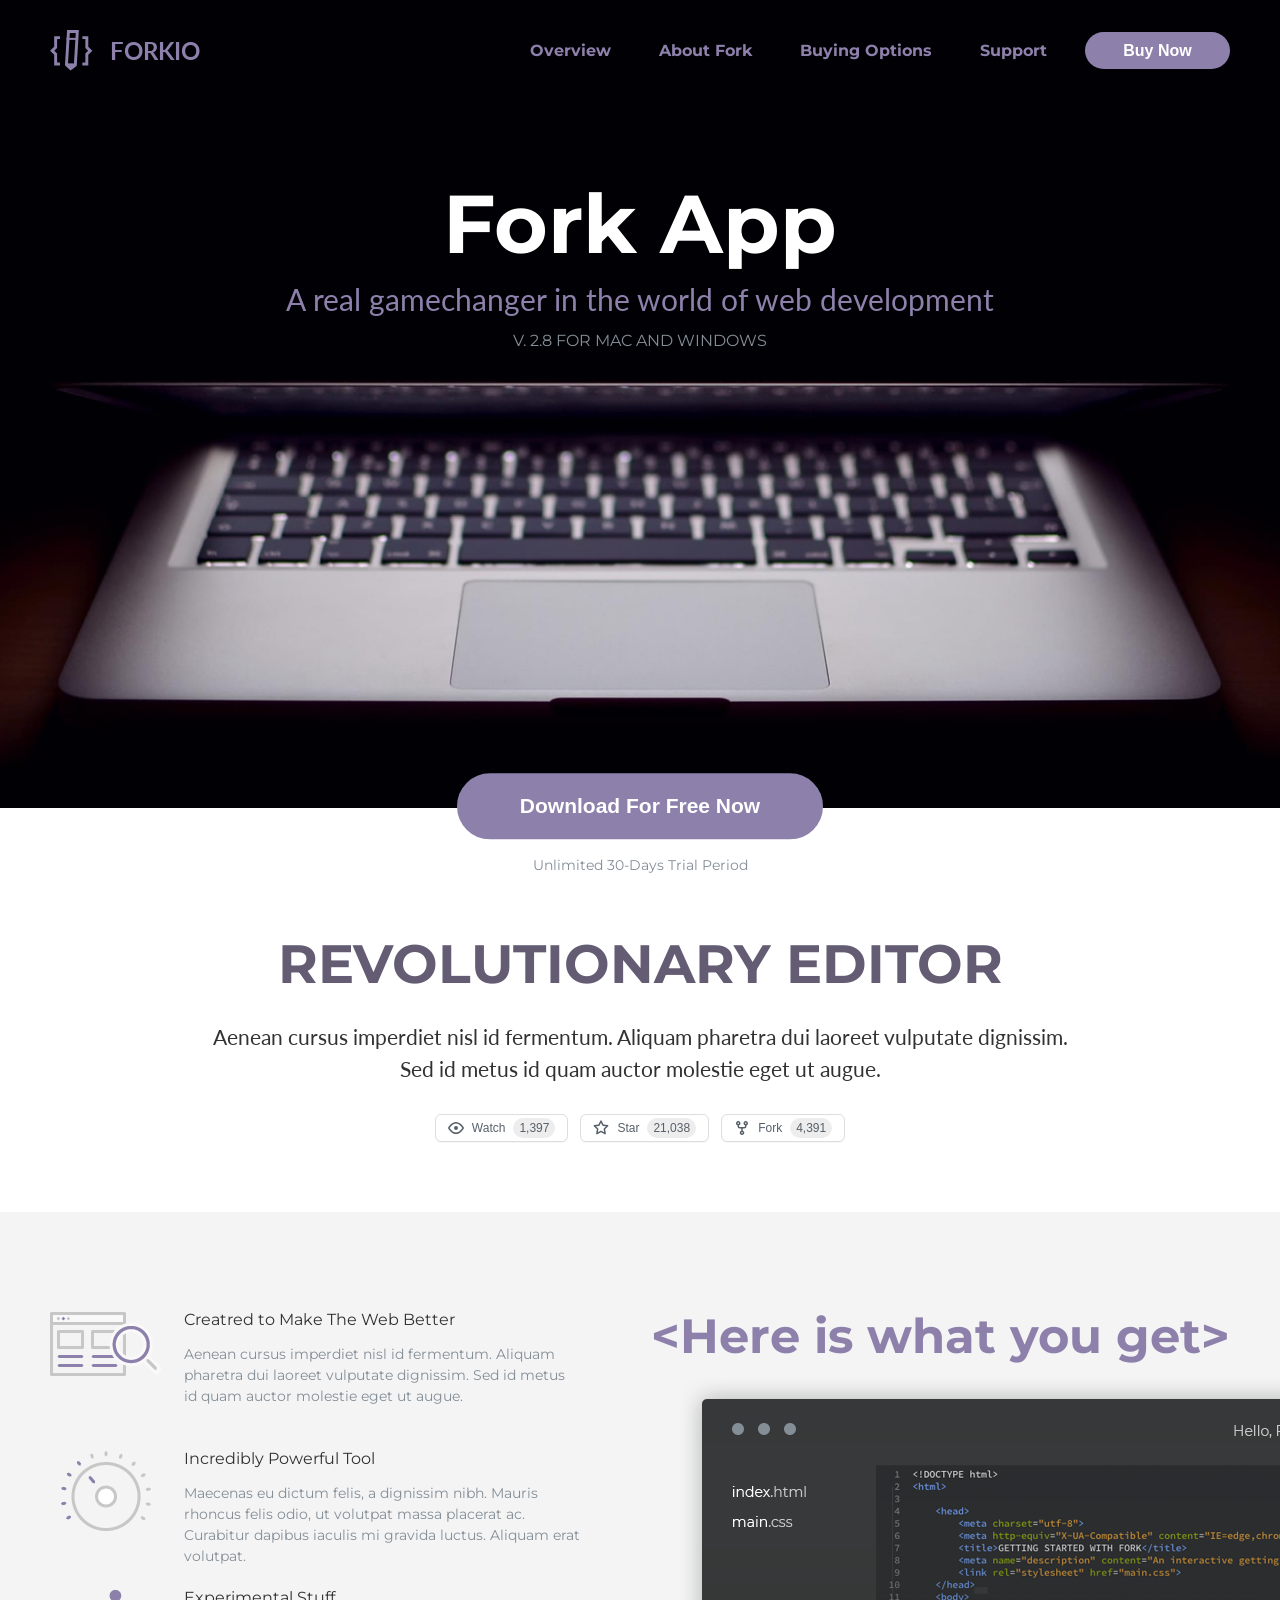
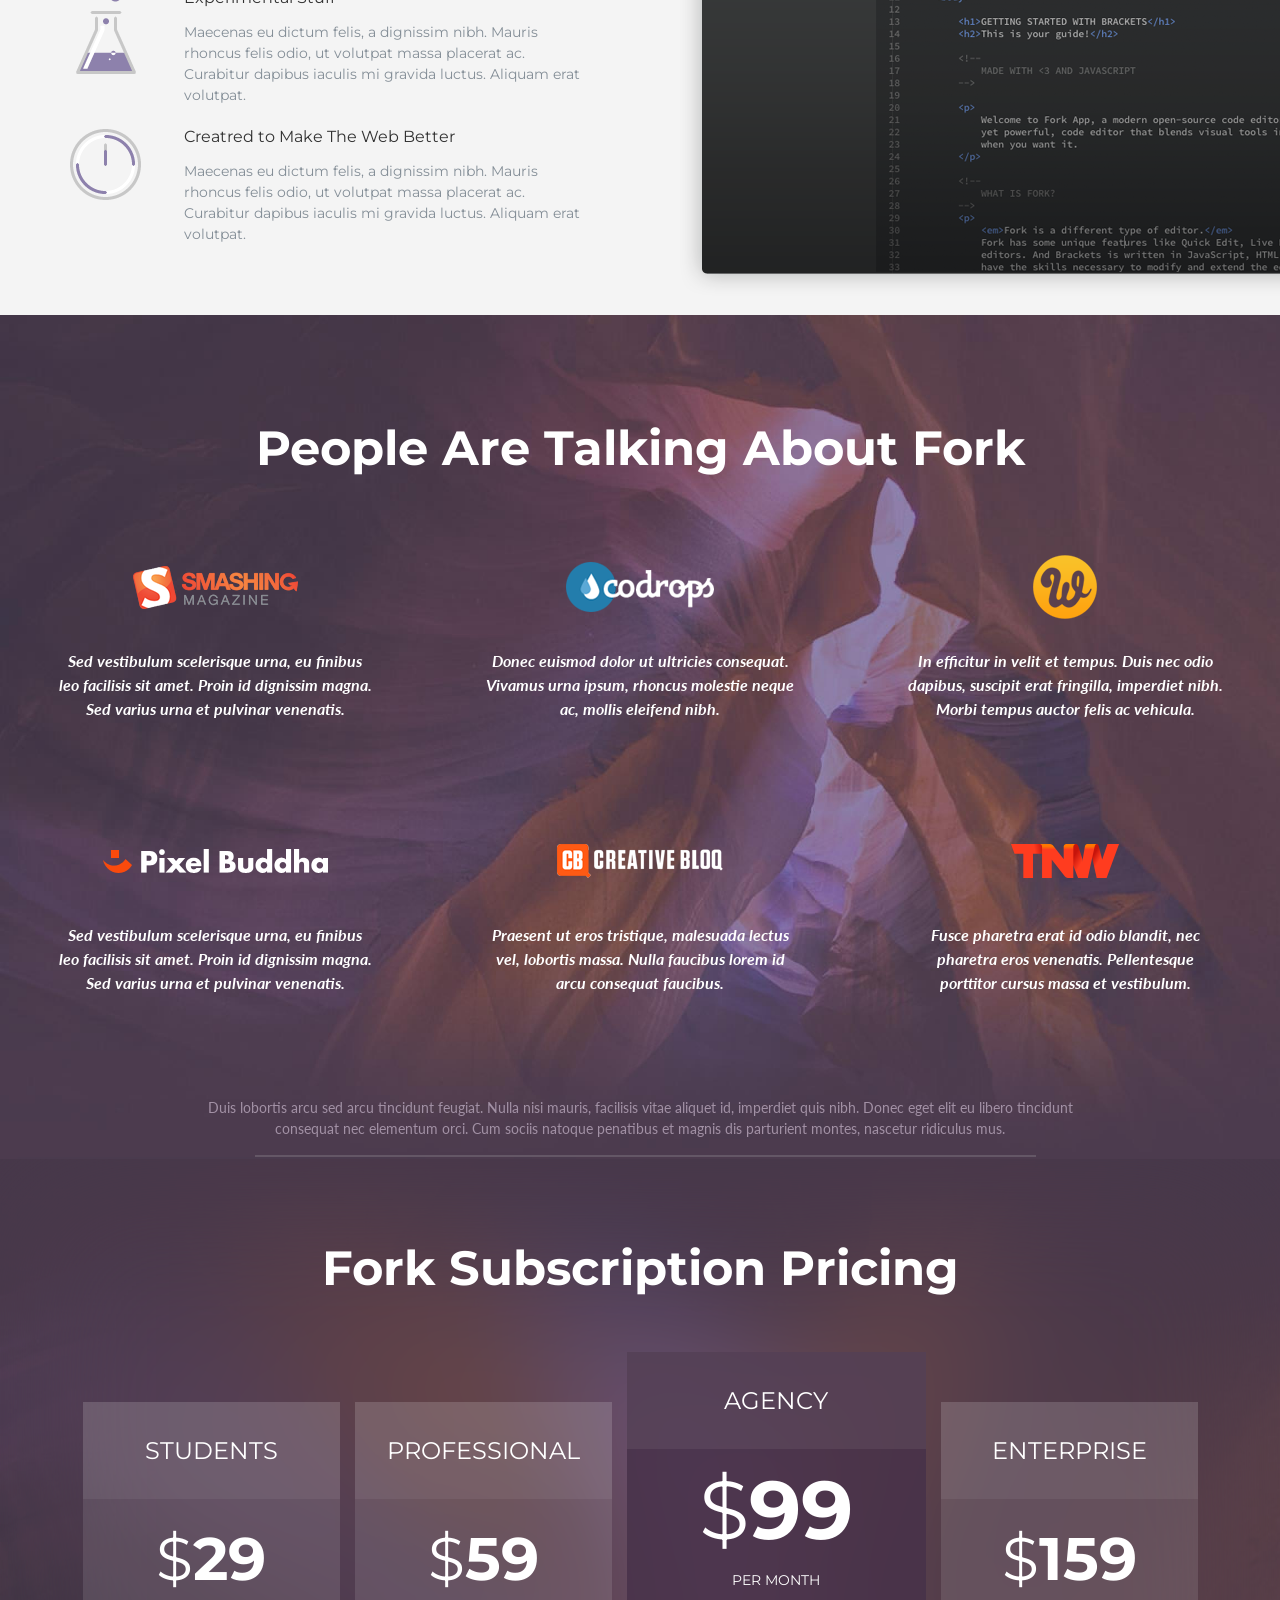
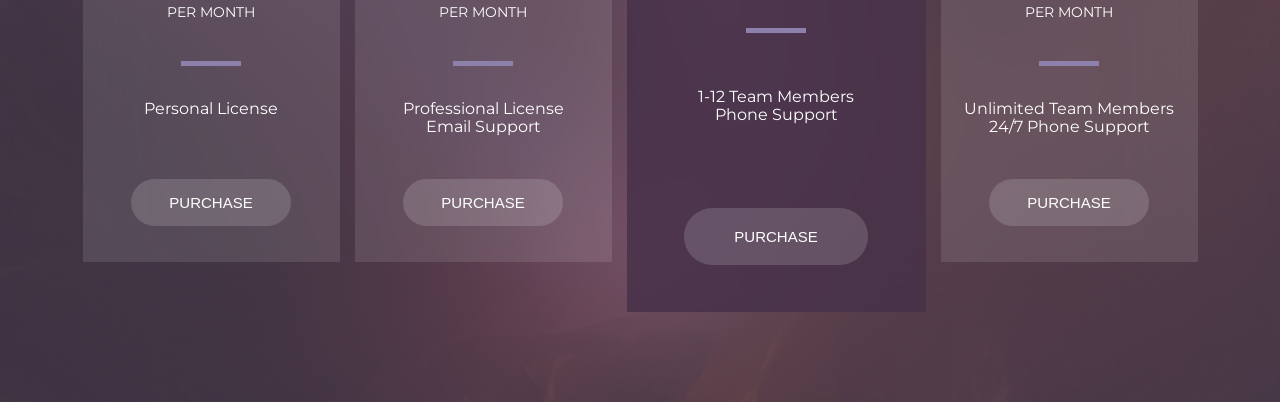
==== commit 47b707aa: "step_project" ====
--- a/index.html
+++ b/index.html
@@ -1,6 +1,7 @@
 <!DOCTYPE html>
 <html lang="en">
-    <head>
+
+<head>
     <meta charset="UTF-8" />
     <meta http-equiv="X-UA-Compatible" content="IE=edge" />
     <meta name="viewport" content="width=device-width, initial-scale=1.0" />
@@ -9,240 +10,248 @@
     <link rel="stylesheet" href="./css/index.css" />
     <title>Home page</title>
 </head>
-    <body>
-        <div class="wrapper">
+
+<body>
+    <div class="wrapper">
         <header class="header">
-    <div class="header__container">
-        <nav class="header__menu menu _anim-items _anim-no-hide">
-            <div class="menu__logo">
-                <a class="menu__logo-link" href="#">
-                    <svg width="43" height="41" viewBox="0 0 44 42" xmlns="http://www.w3.org/2000/svg">
-                        <path
-                            fill-rule="evenodd"
-                            clip-rule="evenodd"
-                            d="M4.26054 6.28099H10.2048V9.28099H7.26054V18.5528L4.37038 21.281L7.26054 24.0092V33.281H10.2048V36.281H4.26054V25.3028L0 21.281L4.26054 17.2592V6.28099ZM36.2052 9.28099H33.1656V6.28099H39.2052V17.2712L43.3398 21.281L39.2052 25.2908V36.281H33.1656V33.281H36.2052V24.0212L39.0306 21.281L36.2052 18.5408V9.28099Z"
-                        />
-                        <path
-                            fill-rule="evenodd"
-                            clip-rule="evenodd"
-                            d="M17.4685 0L15.3086 36.0037L17.5901 38.3367L21.0366 41.5092L24.5876 38.8712L27.3819 36.728L29.2332 5.86769L29.3532 2.91709L29.5 0.870984L29.5 0.000205874L17.4685 0ZM26.3473 3.00087L20.2939 3.00074L18.3828 34.8565L19.6798 36.1828L21.2412 37.62L22.78 36.4767L24.4693 35.1811L26.2369 5.71696L26.3473 3.00087Z"
-                        />
-                        <path fill-rule="evenodd" clip-rule="evenodd" d="M28 10.0986H17V8.09859H28V10.0986Z" />
-                        <path d="M21.484 40.1852L15.9486 34.1248L27.1792 34.2747L21.484 40.1852Z" />
-                    </svg>
-                    <div class="menu__logo-text">ForkIO</div>
-                </a>
+            <div class="header__container">
+                <nav class="header__menu menu _anim-items _anim-no-hide">
+                    <div class="menu__logo">
+                        <a class="menu__logo-link" href="#">
+                            <svg width="43" height="41" viewBox="0 0 44 42" xmlns="http://www.w3.org/2000/svg">
+                                <path fill-rule="evenodd" clip-rule="evenodd"
+                                    d="M4.26054 6.28099H10.2048V9.28099H7.26054V18.5528L4.37038 21.281L7.26054 24.0092V33.281H10.2048V36.281H4.26054V25.3028L0 21.281L4.26054 17.2592V6.28099ZM36.2052 9.28099H33.1656V6.28099H39.2052V17.2712L43.3398 21.281L39.2052 25.2908V36.281H33.1656V33.281H36.2052V24.0212L39.0306 21.281L36.2052 18.5408V9.28099Z" />
+                                <path fill-rule="evenodd" clip-rule="evenodd"
+                                    d="M17.4685 0L15.3086 36.0037L17.5901 38.3367L21.0366 41.5092L24.5876 38.8712L27.3819 36.728L29.2332 5.86769L29.3532 2.91709L29.5 0.870984L29.5 0.000205874L17.4685 0ZM26.3473 3.00087L20.2939 3.00074L18.3828 34.8565L19.6798 36.1828L21.2412 37.62L22.78 36.4767L24.4693 35.1811L26.2369 5.71696L26.3473 3.00087Z" />
+                                <path fill-rule="evenodd" clip-rule="evenodd" d="M28 10.0986H17V8.09859H28V10.0986Z" />
+                                <path d="M21.484 40.1852L15.9486 34.1248L27.1792 34.2747L21.484 40.1852Z" />
+                            </svg>
+                            <div class="menu__logo-text">ForkIO</div>
+                        </a>
+                    </div>
+                    <div class="menu__nav-bar">
+                        <ul class="menu__list">
+                            <li class="menu__item">
+                                <a href="#" class="menu__link">Overview</a>
+                            </li>
+                            <li class="menu__item">
+                                <a href="#" class="menu__link">About Fork</a>
+                            </li>
+                            <li class="menu__item">
+                                <a href="#" class="menu__link">Buying Options</a>
+                            </li>
+                            <li class="menu__item">
+                                <a href="#" class="menu__link">Support</a>
+                            </li>
+                        </ul>
+                    </div>
+                    <div class="menu__button-wrapp">
+                        <button type="button" class="menu__button_buy-now button-violet">Buy Now</button>
+                    </div>
+                    <div class="menu__burger">
+                        <span></span>
+                    </div>
+                </nav>
             </div>
-            <div class="menu__nav-bar">
-                <ul class="menu__list">
-                    <li class="menu__item">
-                        <a href="#" class="menu__link">Overview</a>
-                    </li>
-                    <li class="menu__item">
-                        <a href="#" class="menu__link">About Fork</a>
-                    </li>
-                    <li class="menu__item">
-                        <a href="#" class="menu__link">Buying Options</a>
-                    </li>
-                    <li class="menu__item">
-                        <a href="#" class="menu__link">Support</a>
-                    </li>
-                </ul>
+        </header>
+
+        <main class="page">
+            <div class="page__for-app app">
+                <div class="app__container">
+                    <div class="app__wrapper">
+                        <div class="app__title _anim-items _anim-no-hide">Fork App</div>
+                        <div class="app__sub-title _anim-items _anim-no-hide">A real gamechanger in the world of web
+                            development</div>
+                        <div class="app__text _anim-items _anim-no-hide">v. 2.8 For Mac and Windows</div>
+                    </div>
+                </div>
+                <div class="app__main-img _ibg">
+                    <img src="./img/page__for-app/img 1.jpg" alt="cover" />
+                </div>
             </div>
-            <div class="menu__button-wrapp">
-                <button type="button" class="menu__button_buy-now button-violet">Buy Now</button>
-            </div>
-            <div class="menu__burger">
-                <span></span>
-            </div>
-        </nav>
-    </div>
-</header>
- 
-        <main class="page">
-        <div class="page__for-app app">
-    <div class="app__container">
-        <div class="app__wrapper">
-            <div class="app__title _anim-items _anim-no-hide">Fork App</div>
-            <div class="app__sub-title _anim-items _anim-no-hide">A real gamechanger in the world of web development</div>
-            <div class="app__text _anim-items _anim-no-hide">v. 2.8 For Mac and Windows</div>
-        </div>
-    </div>
-    <div class="app__main-img _ibg">
-        <img src="./img/page__for-app/img 1.jpg" alt="cover" />
-    </div>
-</div>
- 
-        <section class="section__revolutionary container">
-    <div class="trial-load">
-        <button class="trial-load__btn" type="button">Download For Free Now</button>
-        <span class="trial-load__description">Unlimited 30-Days Trial Period</span>
-    </div>
-    <h2 class="revolutionary__title _anim-items _anim-no-hide">Revolutionary editor</h2>
-    <div class="revolutionary__slogan _anim-items _anim-no-hide">
-        <p>Aenean cursus imperdiet nisl id fermentum. Aliquam pharetra dui laoreet vulputate dignissim.</p>
-        <p>Sed id metus id quam auctor molestie eget ut augue.</p>
-    </div>
-    <div class="widget__panel">
-        <div class="widget__item watching _anim-items _anim-no-hide">
-            <svg class="widget__icon">
-                <use xlink:href="./dist/img/icons.svg#eye"></use>
-            </svg>
-            <span class="widget__name">Watch</span>
-            <span class="widget__count">1,397</span>
-        </div>
-        <div class="widget__item rating _anim-items _anim-no-hide">
-            <svg class="widget__icon">
-                <use xlink:href="./dist/img/icons.svg#star"></use>
-            </svg>
-            <span class="widget__name">Star</span>
-            <span class="widget__count">21,038</span>
-        </div>
-        <div class="widget__item fork _anim-items _anim-no-hide">
-            <svg class="widget__icon">
-                <use xlink:href="./dist/img/icons.svg#fork"></use>
-            </svg>
-            <span class="widget__name">Fork</span>
-            <span class="widget__count">4,391</span>
-        </div>
-    </div>
-</section> 
-        <section class="section__what-you-get">
-    <div class="container">
-        <h2 class="example__title">&#60;Here is what you get&#62;</h2>
-        <img class="example__screen _anim-items" src="./img/page_here/screen.png" alt="screenshot"></img>
-        <div class="advantages">
-            <img class="advantages-item__icon grid_1-1 _anim-items _anim-no-hide" src="./img/page_here/icon_1.png"
-                alt="icon-1"></img>
-            <div class="advantages-item__content grid_1-2 _anim-items _anim-no-hide">
-                <div class="advantages-item__name">Creatred to Make The Web Better</div>
-                <div class="advantages-item__descr">
-                    Aenean cursus imperdiet nisl id fermentum. Aliquam pharetra dui
-                    laoreet vulputate dignissim. Sed id metus id quam auctor molestie eget ut augue.
-                </div>
-            </div>
-            <img class="advantages-item__icon grid_2-1 _anim-items _anim-no-hide" src="./img/page_here/icon_2.png"
-                alt="icon-2"></img>
-            <div class="advantages-item__content grid_2-2 _anim-items _anim-no-hide">
-                <div class="advantages-item__name">Incredibly Powerful Tool</div>
-                <div class="advantages-item__descr">
-                    Maecenas eu dictum felis, a dignissim nibh. Mauris rhoncus felis
-                    odio, ut volutpat massa placerat ac. Curabitur dapibus iaculis mi gravida luctus.
-                    Aliquam erat volutpat.
-                </div>
-            </div>
-            <img class="advantages-item__icon grid_3-1 _anim-items _anim-no-hide" src="./img/page_here/icon_3.png"
-                alt="icon-3"></img>
-            <div class="advantages-item__content grid_3-2 _anim-items _anim-no-hide">
-                <div class="advantages-item__name">Experimental Stuff</div>
-                <div class="advantages-item__descr">
-                    Maecenas eu dictum felis, a dignissim nibh. Mauris rhoncus felis
-                    odio, ut volutpat massa placerat ac. Curabitur dapibus iaculis mi gravida luctus.
-                    Aliquam erat volutpat.
-                </div>
-            </div>
-            <img class="advantages-item__icon grid_4-1 _anim-items _anim-no-hide" src="./img/page_here/icon_4.png"
-                alt="icon-4"></img>
-            <div class="advantages-item__content grid_4-2 _anim-items _anim-no-hide">
-                <div class="advantages-item__name ">Creatred to Make The Web Better</div>
-                <div class="advantages-item__descr">
-                    Maecenas eu dictum felis, a dignissim nibh. Mauris rhoncus felis
-                    odio, ut volutpat massa placerat ac. Curabitur dapibus iaculis mi gravida luctus.
-                    Aliquam erat volutpat.
-                </div>
-            </div>
-        </div>
-    </div>
-</section> 
-        <section class="page__people people">
-    <div class="people__main">
-        <div class="people__container">
-            <div class="people__wrapp">
-                <div class="people__title">People Are Talking About Fork</div>
-                <div class="people__blocks">
-                    <div class="people__block block-people _anim-items _anim-no-hide">
-                        <a href="#" class="block-people__logo">
-                            <img src="./img/page__people/icons/01.png" alt="Icon" />
-                        </a>
-                        <div class="block-people__text">Sed vestibulum scelerisque urna, eu finibus leo facilisis sit amet. Proin id dignissim magna. Sed varius urna et pulvinar venenatis.</div>
-                    </div>
-                    <div class="people__block block-people _anim-items _anim-no-hide">
-                        <a href="#" class="block-people__logo">
-                            <img src="./img/page__people/icons/02.png" alt="Icon" />
-                        </a>
-                        <div class="block-people__text">Donec euismod dolor ut ultricies consequat. Vivamus urna ipsum, rhoncus molestie neque ac, mollis eleifend nibh.</div>
-                    </div>
-                    <div class="people__block block-people _anim-items _anim-no-hide">
-                        <a href="#" class="block-people__logo">
-                            <img src="./img/page__people/icons/03.png" alt="Icon" />
-                        </a>
-                        <div class="block-people__text">In efficitur in velit et tempus. Duis nec odio dapibus, suscipit erat fringilla, imperdiet nibh. Morbi tempus auctor felis ac vehicula.</div>
-                    </div>
-                    <div class="people__block block-people _anim-items _anim-no-hide">
-                        <a href="#" class="block-people__logo">
-                            <img src="./img/page__people/icons/04.png" alt="Icon" />
-                        </a>
-                        <div class="block-people__text">Sed vestibulum scelerisque urna, eu finibus leo facilisis sit amet. Proin id dignissim magna. Sed varius urna et pulvinar venenatis.</div>
-                    </div>
-                    <div class="people__block block-people _anim-items _anim-no-hide">
-                        <a href="#" class="block-people__logo">
-                            <img src="./img/page__people/icons/05.png" alt="Icon" />
-                        </a>
-                        <div class="block-people__text">Praesent ut eros tristique, malesuada lectus vel, lobortis massa. Nulla faucibus lorem id arcu consequat faucibus.</div>
-                    </div>
-                    <div class="people__block block-people _anim-items _anim-no-hide">
-                        <a href="#" class="block-people__logo">
-                            <img src="./img/page__people/icons/06.png" alt="Icon" />
-                        </a>
-                        <div class="block-people__text">Fusce pharetra erat id odio blandit, nec pharetra eros venenatis. Pellentesque porttitor cursus massa et vestibulum.</div>
-                    </div>
-                </div>
-                <div class="people__footer-text">
-                    Duis lobortis arcu sed arcu tincidunt feugiat. Nulla nisi mauris, facilisis vitae aliquet id, imperdiet quis nibh. Donec eget elit eu libero tincidunt consequat nec elementum orci.
-                    Cum sociis natoque penatibus et magnis dis parturient montes, nascetur ridiculus mus.
-                </div>
-            </div>
-        </div>
-    </div>
-</section>
- 
-        <section class="section__pricing">
-    <div class="container">
-        <h2 class="pricing__title">Fork Subscription Pricing</h2>
-        <div class="pricing__cards-wrapper">
-            <div class="pricing__card _anim-items _anim-no-hide">
-                <div class="pricing-card__name">Students</div>
-                <div class="pricing-card__price"><span class="dollar">$</span>29</div>
-                <p class="pricing-card__hint">per month</p>
-                <p class="pricing-card__descr">Personal License</p>
-                <button class="pricing-card__btn" type="button">purchase</button>
-            </div>
-            <div class="pricing__card _anim-items _anim-no-hide">
-                <div class="pricing-card__name">professional</div>
-                <div class="pricing-card__price"><span class="dollar">$</span>59</div>
-                <p class="pricing-card__hint">per month</p>
-                <p class="pricing-card__descr">Professional License <br> Email Support</p>
-                <button class="pricing-card__btn" type="button">purchase</button>
-            </div>
-            <div class="pricing__card card--big _anim-items _anim-no-hide">
-                <div class="pricing-card__name">agency</div>
-                <div class="pricing-card__price"><span class="dollar">$</span>99</div>
-                <p class="pricing-card__hint">per month</p>
-                <p class="pricing-card__descr">1-12 Team Members <br> Phone Support</p>
-                <button class="pricing-card__btn" type="button">purchase</button>
-            </div>
-            <div class="pricing__card _anim-items _anim-no-hide">
-                <div class="pricing-card__name">enterprise</div>
-                <div class="pricing-card__price"><span class="dollar">$</span>159</div>
-                <p class="pricing-card__hint">per month</p>
-                <p class="pricing-card__descr">Unlimited Team Members <br> 24/7 Phone Support</p>
-                <button class="pricing-card__btn" type="button">purchase</button>
-            </div>
-        </div>
-    </div>
-</section> 
+
+            <section class="section__revolutionary container">
+                <div class="trial-load">
+                    <button class="trial-load__btn" type="button">Download For Free Now</button>
+                    <span class="trial-load__description">Unlimited 30-Days Trial Period</span>
+                </div>
+                <h2 class="revolutionary__title _anim-items _anim-no-hide">Revolutionary editor</h2>
+                <div class="revolutionary__slogan _anim-items _anim-no-hide">
+                    <p>Aenean cursus imperdiet nisl id fermentum. Aliquam pharetra dui laoreet vulputate dignissim.</p>
+                    <p>Sed id metus id quam auctor molestie eget ut augue.</p>
+                </div>
+                <div class="widget__panel">
+                    <div class="widget__item watching _anim-items _anim-no-hide">
+                        <svg class="widget__icon">
+                            <use xlink:href="./img/icons.svg#eye"></use>
+                        </svg>
+                        <span class="widget__name">Watch</span>
+                        <span class="widget__count">1,397</span>
+                    </div>
+                    <div class="widget__item rating _anim-items _anim-no-hide">
+                        <svg class="widget__icon">
+                            <use xlink:href="./img/icons.svg#star"></use>
+                        </svg>
+                        <span class="widget__name">Star</span>
+                        <span class="widget__count">21,038</span>
+                    </div>
+                    <div class="widget__item fork _anim-items _anim-no-hide">
+                        <svg class="widget__icon">
+                            <use xlink:href="./img/icons.svg#fork"></use>
+                        </svg>
+                        <span class="widget__name">Fork</span>
+                        <span class="widget__count">4,391</span>
+                    </div>
+                </div>
+            </section>
+            <section class="section__what-you-get">
+                <div class="container">
+                    <h2 class="example__title">&#60;Here is what you get&#62;</h2>
+                    <img class="example__screen _anim-items" src="./img/page_here/screen.png" alt="screenshot"></img>
+                    <div class="advantages">
+                        <img class="advantages-item__icon grid_1-1 _anim-items _anim-no-hide"
+                            src="./img/page_here/icon_1.png" alt="icon-1"></img>
+                        <div class="advantages-item__content grid_1-2 _anim-items _anim-no-hide">
+                            <div class="advantages-item__name">Creatred to Make The Web Better</div>
+                            <div class="advantages-item__descr">
+                                Aenean cursus imperdiet nisl id fermentum. Aliquam pharetra dui
+                                laoreet vulputate dignissim. Sed id metus id quam auctor molestie eget ut augue.
+                            </div>
+                        </div>
+                        <img class="advantages-item__icon grid_2-1 _anim-items _anim-no-hide"
+                            src="./img/page_here/icon_2.png" alt="icon-2"></img>
+                        <div class="advantages-item__content grid_2-2 _anim-items _anim-no-hide">
+                            <div class="advantages-item__name">Incredibly Powerful Tool</div>
+                            <div class="advantages-item__descr">
+                                Maecenas eu dictum felis, a dignissim nibh. Mauris rhoncus felis
+                                odio, ut volutpat massa placerat ac. Curabitur dapibus iaculis mi gravida luctus.
+                                Aliquam erat volutpat.
+                            </div>
+                        </div>
+                        <img class="advantages-item__icon grid_3-1 _anim-items _anim-no-hide"
+                            src="./img/page_here/icon_3.png" alt="icon-3"></img>
+                        <div class="advantages-item__content grid_3-2 _anim-items _anim-no-hide">
+                            <div class="advantages-item__name">Experimental Stuff</div>
+                            <div class="advantages-item__descr">
+                                Maecenas eu dictum felis, a dignissim nibh. Mauris rhoncus felis
+                                odio, ut volutpat massa placerat ac. Curabitur dapibus iaculis mi gravida luctus.
+                                Aliquam erat volutpat.
+                            </div>
+                        </div>
+                        <img class="advantages-item__icon grid_4-1 _anim-items _anim-no-hide"
+                            src="./img/page_here/icon_4.png" alt="icon-4"></img>
+                        <div class="advantages-item__content grid_4-2 _anim-items _anim-no-hide">
+                            <div class="advantages-item__name ">Creatred to Make The Web Better</div>
+                            <div class="advantages-item__descr">
+                                Maecenas eu dictum felis, a dignissim nibh. Mauris rhoncus felis
+                                odio, ut volutpat massa placerat ac. Curabitur dapibus iaculis mi gravida luctus.
+                                Aliquam erat volutpat.
+                            </div>
+                        </div>
+                    </div>
+                </div>
+            </section>
+            <section class="page__people people">
+                <div class="people__main">
+                    <div class="people__container">
+                        <div class="people__wrapp">
+                            <div class="people__title">People Are Talking About Fork</div>
+                            <div class="people__blocks">
+                                <div class="people__block block-people _anim-items _anim-no-hide">
+                                    <a href="#" class="block-people__logo">
+                                        <img src="./img/page__people/icons/01.png" alt="Icon" />
+                                    </a>
+                                    <div class="block-people__text">Sed vestibulum scelerisque urna, eu finibus leo
+                                        facilisis sit amet. Proin id dignissim magna. Sed varius urna et pulvinar
+                                        venenatis.</div>
+                                </div>
+                                <div class="people__block block-people _anim-items _anim-no-hide">
+                                    <a href="#" class="block-people__logo">
+                                        <img src="./img/page__people/icons/02.png" alt="Icon" />
+                                    </a>
+                                    <div class="block-people__text">Donec euismod dolor ut ultricies consequat. Vivamus
+                                        urna ipsum, rhoncus molestie neque ac, mollis eleifend nibh.</div>
+                                </div>
+                                <div class="people__block block-people _anim-items _anim-no-hide">
+                                    <a href="#" class="block-people__logo">
+                                        <img src="./img/page__people/icons/03.png" alt="Icon" />
+                                    </a>
+                                    <div class="block-people__text">In efficitur in velit et tempus. Duis nec odio
+                                        dapibus, suscipit erat fringilla, imperdiet nibh. Morbi tempus auctor felis ac
+                                        vehicula.</div>
+                                </div>
+                                <div class="people__block block-people _anim-items _anim-no-hide">
+                                    <a href="#" class="block-people__logo">
+                                        <img src="./img/page__people/icons/04.png" alt="Icon" />
+                                    </a>
+                                    <div class="block-people__text">Sed vestibulum scelerisque urna, eu finibus leo
+                                        facilisis sit amet. Proin id dignissim magna. Sed varius urna et pulvinar
+                                        venenatis.</div>
+                                </div>
+                                <div class="people__block block-people _anim-items _anim-no-hide">
+                                    <a href="#" class="block-people__logo">
+                                        <img src="./img/page__people/icons/05.png" alt="Icon" />
+                                    </a>
+                                    <div class="block-people__text">Praesent ut eros tristique, malesuada lectus vel,
+                                        lobortis massa. Nulla faucibus lorem id arcu consequat faucibus.</div>
+                                </div>
+                                <div class="people__block block-people _anim-items _anim-no-hide">
+                                    <a href="#" class="block-people__logo">
+                                        <img src="./img/page__people/icons/06.png" alt="Icon" />
+                                    </a>
+                                    <div class="block-people__text">Fusce pharetra erat id odio blandit, nec pharetra
+                                        eros venenatis. Pellentesque porttitor cursus massa et vestibulum.</div>
+                                </div>
+                            </div>
+                            <div class="people__footer-text">
+                                Duis lobortis arcu sed arcu tincidunt feugiat. Nulla nisi mauris, facilisis vitae
+                                aliquet id, imperdiet quis nibh. Donec eget elit eu libero tincidunt consequat nec
+                                elementum orci.
+                                Cum sociis natoque penatibus et magnis dis parturient montes, nascetur ridiculus mus.
+                            </div>
+                        </div>
+                    </div>
+                </div>
+            </section>
+
+            <section class="section__pricing">
+                <div class="container">
+                    <h2 class="pricing__title">Fork Subscription Pricing</h2>
+                    <div class="pricing__cards-wrapper">
+                        <div class="pricing__card _anim-items _anim-no-hide">
+                            <div class="pricing-card__name">Students</div>
+                            <div class="pricing-card__price"><span class="dollar">$</span>29</div>
+                            <p class="pricing-card__hint">per month</p>
+                            <p class="pricing-card__descr">Personal License</p>
+                            <button class="pricing-card__btn" type="button">purchase</button>
+                        </div>
+                        <div class="pricing__card _anim-items _anim-no-hide">
+                            <div class="pricing-card__name">professional</div>
+                            <div class="pricing-card__price"><span class="dollar">$</span>59</div>
+                            <p class="pricing-card__hint">per month</p>
+                            <p class="pricing-card__descr">Professional License <br> Email Support</p>
+                            <button class="pricing-card__btn" type="button">purchase</button>
+                        </div>
+                        <div class="pricing__card card--big _anim-items _anim-no-hide">
+                            <div class="pricing-card__name">agency</div>
+                            <div class="pricing-card__price"><span class="dollar">$</span>99</div>
+                            <p class="pricing-card__hint">per month</p>
+                            <p class="pricing-card__descr">1-12 Team Members <br> Phone Support</p>
+                            <button class="pricing-card__btn" type="button">purchase</button>
+                        </div>
+                        <div class="pricing__card _anim-items _anim-no-hide">
+                            <div class="pricing-card__name">enterprise</div>
+                            <div class="pricing-card__price"><span class="dollar">$</span>159</div>
+                            <p class="pricing-card__hint">per month</p>
+                            <p class="pricing-card__descr">Unlimited Team Members <br> 24/7 Phone Support</p>
+                            <button class="pricing-card__btn" type="button">purchase</button>
+                        </div>
+                    </div>
+                </div>
+            </section>
         </main>
     </div>
     <script src="./js/index.js"></script>
 </body>
-</html>
+
+</html>
